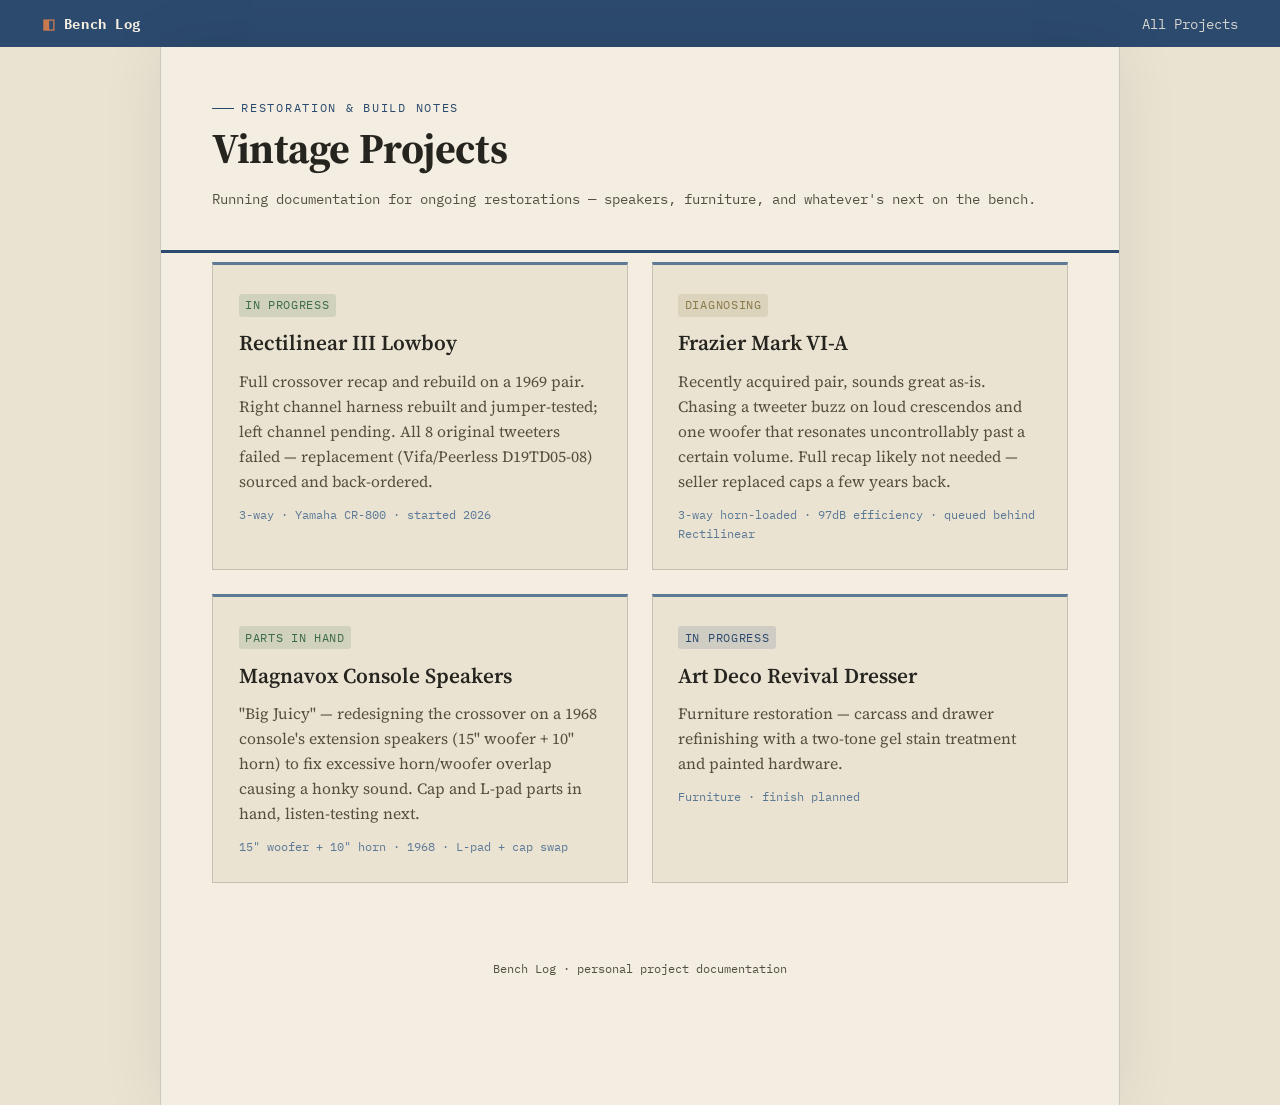
==== index.html @ a03886df "Add files via upload" ====
<!DOCTYPE html>
<html lang="en">
<head>
<meta charset="UTF-8">
<meta name="viewport" content="width=device-width, initial-scale=1.0">
<title>Vintage Projects — Bench Log</title>
<link rel="stylesheet" href="style.css">
</head>
<body>

<div class="site-header">
  <a class="brand" href="index.html">Bench Log</a>
  <nav>
    <a href="index.html">All Projects</a>
  </nav>
</div>

<div class="sheet">

  <header class="title-block">
    <p class="eyebrow">Restoration &amp; Build Notes</p>
    <h1>Vintage Projects</h1>
    <p style="font-family:'IBM Plex Mono',monospace; font-size:0.85em; color:var(--ink-soft); margin-top:1em;">
      Running documentation for ongoing restorations — speakers, furniture, and whatever's next on the bench.
    </p>
  </header>

  <div class="project-grid">

    <a class="project-card" href="rectilinear.html">
      <span class="status active">In Progress</span>
      <h3>Rectilinear III Lowboy</h3>
      <p>Full crossover recap and rebuild on a 1969 pair. Right channel harness rebuilt and jumper-tested; left channel pending. All 8 original tweeters failed — replacement (Vifa/Peerless D19TD05-08) sourced and back-ordered.</p>
      <div class="meta">3-way · Yamaha CR-800 · started 2026</div>
    </a>

    <a class="project-card" href="frazier.html">
      <span class="status paused">Diagnosing</span>
      <h3>Frazier Mark VI-A</h3>
      <p>Recently acquired pair, sounds great as-is. Chasing a tweeter buzz on loud crescendos and one woofer that resonates uncontrollably past a certain volume. Full recap likely not needed — seller replaced caps a few years back.</p>
      <div class="meta">3-way horn-loaded · 97dB efficiency · queued behind Rectilinear</div>
    </a>

    <a class="project-card" href="magnavox.html">
      <span class="status active">Parts In Hand</span>
      <h3>Magnavox Console Speakers</h3>
      <p>"Big Juicy" — redesigning the crossover on a 1968 console's extension speakers (15" woofer + 10" horn) to fix excessive horn/woofer overlap causing a honky sound. Cap and L-pad parts in hand, listen-testing next.</p>
      <div class="meta">15" woofer + 10" horn · 1968 · L-pad + cap swap</div>
    </a>

    <a class="project-card" href="furniture.html">
      <span class="status planning">In Progress</span>
      <h3>Art Deco Revival Dresser</h3>
      <p>Furniture restoration — carcass and drawer refinishing with a two-tone gel stain treatment and painted hardware.</p>
      <div class="meta">Furniture · finish planned</div>
    </a>

  </div>

  <footer>Bench Log · personal project documentation</footer>

</div>
</body>
</html>
---- style.css ----
@import url('https://fonts.googleapis.com/css2?family=IBM+Plex+Mono:wght@400;500;600;700&family=Source+Serif+4:opsz,wght@8..60,400;8..60,600;8..60,700&display=swap');

:root{
  --paper:#EAE3D2;
  --paper-light:#F3EEE1;
  --ink:#25241F;
  --ink-soft:#54503F;
  --blueprint:#2C4A6E;
  --blueprint-dim:#5C7996;
  --copper:#A34B26;
  --copper-dim:#C77A50;
  --ok:#3C6B4A;
  --warn:#A34B26;
  --paused:#8A7A4A;
  --rule: rgba(37,36,31,0.18);
}

*{ box-sizing:border-box; }

body{
  margin:0;
  background:var(--paper);
  color:var(--ink);
  font-family:'Source Serif 4', Georgia, serif;
  font-size:17px;
  line-height:1.6;
}

a{ color:var(--blueprint); }

.sheet{
  max-width: 960px;
  margin: 0 auto;
  padding: 0 0 6em 0;
  background: var(--paper-light);
  border-left: 1px solid var(--rule);
  border-right: 1px solid var(--rule);
  box-shadow: 0 0 60px rgba(0,0,0,0.08);
  min-height:100vh;
}

/* site header, shown on every page */
.site-header{
  background:var(--blueprint);
  color:var(--paper-light);
  padding: 0.9em 3em;
  display:flex;
  align-items:center;
  justify-content:space-between;
  font-family:'IBM Plex Mono', monospace;
  font-size:0.82em;
}
.site-header a{ color:var(--paper-light); text-decoration:none; }
.site-header .brand{ font-weight:700; letter-spacing:0.04em; }
.site-header .brand::before{ content:"◧ "; color:var(--copper-dim); }
.site-header nav a{ margin-left:1.6em; opacity:0.85; }
.site-header nav a:hover{ opacity:1; text-decoration:underline; }

header.title-block{
  border-bottom: 3px solid var(--blueprint);
  padding: 3em 3em 1.6em 3em;
  position:relative;
}

.eyebrow{
  font-family:'IBM Plex Mono', monospace;
  font-size:0.72em;
  letter-spacing:0.14em;
  text-transform:uppercase;
  color:var(--blueprint);
  margin:0 0 0.7em 0;
  display:flex;
  gap:0.6em;
  align-items:center;
}
.eyebrow::before{
  content:"";
  display:inline-block;
  width:22px; height:1px;
  background:var(--blueprint);
}

h1{
  font-family:'Source Serif 4', Georgia, serif;
  font-weight:700;
  font-size:2.5em;
  line-height:1.08;
  margin:0 0 0.25em 0;
  letter-spacing:-0.01em;
}

.subtitle{
  font-family:'IBM Plex Mono', monospace;
  font-size:0.85em;
  color:var(--ink-soft);
  display:grid;
  grid-template-columns: repeat(auto-fit, minmax(180px,1fr));
  gap: 0.4em 2em;
  margin-top:1.4em;
  padding-top:1.2em;
  border-top:1px dashed var(--rule);
}
.subtitle dt{ color:var(--blueprint-dim); font-size:0.85em; text-transform:uppercase; letter-spacing:0.06em;}
.subtitle dd{ margin:0.1em 0 0 0; color:var(--ink); }

nav.toc{
  padding: 1.4em 3em;
  background: var(--paper);
  border-bottom:1px solid var(--rule);
  font-family:'IBM Plex Mono', monospace;
  font-size:0.8em;
}
nav.toc a{
  color: var(--ink-soft);
  text-decoration:none;
  margin-right:1.6em;
  border-bottom:1px solid transparent;
}
nav.toc a:hover{ color:var(--blueprint); border-bottom-color:var(--blueprint); }

section{ padding: 2.6em 3em; border-bottom:1px solid var(--rule); }
section:last-of-type{ border-bottom:none; }

h2{
  font-family:'IBM Plex Mono', monospace;
  font-size:0.95em;
  text-transform:uppercase;
  letter-spacing:0.08em;
  color:var(--blueprint);
  margin:0 0 1.1em 0;
  padding-bottom:0.5em;
  border-bottom:1px solid var(--blueprint);
  display:flex;
  align-items:baseline;
  gap:0.6em;
}
h2 .num{ color:var(--copper); font-weight:700; }

h3{
  font-family:'Source Serif 4', serif;
  font-weight:600;
  font-size:1.18em;
  margin:1.6em 0 0.5em 0;
  color:var(--ink);
}
h3 .tag{
  font-family:'IBM Plex Mono', monospace;
  font-size:0.6em;
  vertical-align:middle;
  margin-left:0.6em;
  padding:0.2em 0.5em;
  border-radius:3px;
  letter-spacing:0.04em;
}
.tag.resolved{ background:rgba(60,107,74,0.14); color:var(--ok); }
.tag.open{ background:rgba(163,75,38,0.14); color:var(--copper); }
.tag.decided{ background:rgba(44,74,110,0.14); color:var(--blueprint); }
.tag.paused{ background:rgba(138,122,74,0.16); color:var(--paused); }

p{ margin:0 0 0.9em 0; }

.finding{
  display:grid;
  grid-template-columns: 22px 1fr;
  gap:0.6em;
  margin: 0.7em 0;
  align-items:start;
}
.finding::before{
  content:"—";
  color:var(--copper-dim);
  font-family:'IBM Plex Mono', monospace;
  font-weight:700;
}

code, .val{
  font-family:'IBM Plex Mono', monospace;
  font-size:0.92em;
  background:rgba(44,74,110,0.08);
  color:var(--blueprint);
  padding:0.08em 0.35em;
  border-radius:3px;
}

table{
  width:100%;
  border-collapse:collapse;
  margin:1.2em 0 1.6em 0;
  font-size:0.88em;
}
caption{
  caption-side: top;
  text-align:left;
  font-family:'IBM Plex Mono', monospace;
  font-size:0.72em;
  text-transform:uppercase;
  letter-spacing:0.06em;
  color:var(--ink-soft);
  margin-bottom:0.5em;
}
th{
  font-family:'IBM Plex Mono', monospace;
  font-size:0.78em;
  text-transform:uppercase;
  letter-spacing:0.04em;
  text-align:left;
  color:var(--paper-light);
  background:var(--blueprint);
  padding:0.6em 0.7em;
}
td{
  padding:0.6em 0.7em;
  border-bottom:1px solid var(--rule);
  vertical-align:top;
}
tr.chosen td{ background:rgba(60,107,74,0.09); font-weight:600; }
tr.rejected td{ color:var(--ink-soft); }
.verdict-chosen{ color:var(--ok); font-weight:700; }
.verdict-rejected{ color:var(--copper); font-weight:700; }

.callout{
  background: rgba(44,74,110,0.06);
  border-left:3px solid var(--blueprint);
  padding: 0.9em 1.2em;
  margin: 1.2em 0;
  font-size:0.94em;
}
.callout.warn{ border-left-color:var(--copper); background:rgba(163,75,38,0.07); }

.schematic-frame{
  border:2px solid var(--blueprint);
  padding:10px;
  background:#fff;
  margin: 1.2em 0;
}
.schematic-frame img{ width:100%; display:block; }
.schematic-caption{
  font-family:'IBM Plex Mono', monospace;
  font-size:0.75em;
  color:var(--ink-soft);
  margin-top:0.6em;
  display:flex;
  justify-content:space-between;
  flex-wrap:wrap;
  gap:0.5em;
}

ul.open-items{ list-style:none; margin:0; padding:0; }
ul.open-items li{
  display:grid;
  grid-template-columns: 20px 1fr;
  gap:0.7em;
  padding:0.55em 0;
  border-bottom:1px dashed var(--rule);
}
ul.open-items li::before{
  content:"☐";
  color:var(--copper);
  font-size:1.1em;
}
ul.open-items li:last-child{ border-bottom:none; }

footer{
  padding:2em 3em;
  font-family:'IBM Plex Mono', monospace;
  font-size:0.72em;
  color:var(--ink-soft);
  text-align:center;
}

/* Hub / index page */
.hub-intro{ padding: 2.6em 3em 1em 3em; }
.project-grid{
  display:grid;
  grid-template-columns: repeat(auto-fit, minmax(280px, 1fr));
  gap:1.4em;
  padding: 0.5em 3em 3em 3em;
}
.project-card{
  display:block;
  text-decoration:none;
  color:var(--ink);
  background:var(--paper);
  border:1px solid var(--rule);
  border-top:3px solid var(--blueprint-dim);
  padding:1.5em;
  transition: border-color 0.15s, transform 0.15s;
}
.project-card:hover{ border-top-color:var(--copper); transform:translateY(-2px); }
.project-card .status{
  font-family:'IBM Plex Mono', monospace;
  font-size:0.68em;
  text-transform:uppercase;
  letter-spacing:0.06em;
  padding:0.2em 0.55em;
  border-radius:3px;
  display:inline-block;
  margin-bottom:0.8em;
}
.status.active{ background:rgba(60,107,74,0.14); color:var(--ok); }
.status.paused{ background:rgba(138,122,74,0.16); color:var(--paused); }
.status.planning{ background:rgba(44,74,110,0.14); color:var(--blueprint); }
.project-card h3{ margin:0 0 0.4em 0; font-size:1.25em; }
.project-card p{ font-size:0.92em; color:var(--ink-soft); margin:0; }
.project-card .meta{
  font-family:'IBM Plex Mono', monospace;
  font-size:0.72em;
  color:var(--blueprint-dim);
  margin-top:0.9em;
}

@media (max-width:600px){
  header.title-block, section, nav.toc, footer, .hub-intro{ padding-left:1.3em; padding-right:1.3em; }
  .project-grid{ padding-left:1.3em; padding-right:1.3em; }
  .site-header{ padding:0.9em 1.3em; flex-direction:column; align-items:flex-start; gap:0.5em; }
  .site-header nav a{ margin-left:0; margin-right:1.2em; }
  h1{ font-size:1.8em; }
}
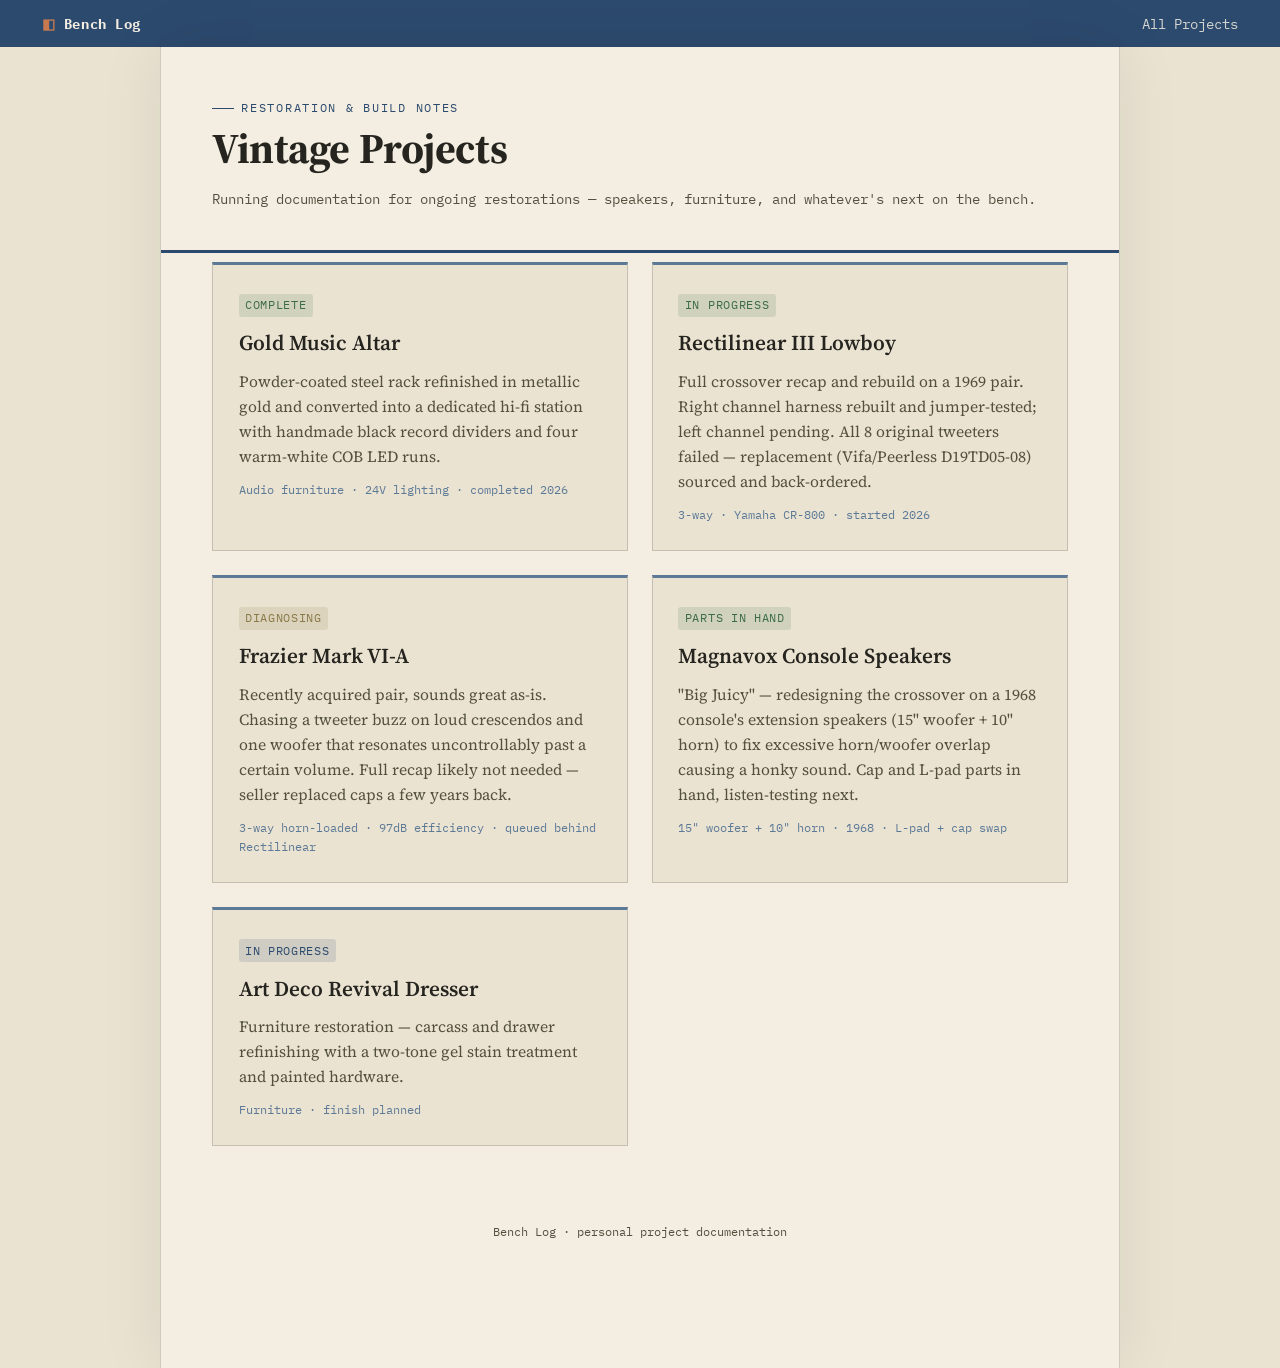
==== commit 043d1b1b: "Add music altar project page" ====
--- a/index.html
+++ b/index.html
@@ -16,7 +16,6 @@
 </div>
 
 <div class="sheet">
-
   <header class="title-block">
     <p class="eyebrow">Restoration &amp; Build Notes</p>
     <h1>Vintage Projects</h1>
@@ -26,28 +25,30 @@
   </header>
 
   <div class="project-grid">
-
+    <a class="project-card" href="music-altar.html">
+      <span class="status active">Complete</span>
+      <h3>Gold Music Altar</h3>
+      <p>Powder-coated steel rack refinished in metallic gold and converted into a dedicated hi-fi station with handmade black record dividers and four warm-white COB LED runs.</p>
+      <div class="meta">Audio furniture · 24V lighting · completed 2026</div>
+    </a>
     <a class="project-card" href="rectilinear.html">
       <span class="status active">In Progress</span>
       <h3>Rectilinear III Lowboy</h3>
       <p>Full crossover recap and rebuild on a 1969 pair. Right channel harness rebuilt and jumper-tested; left channel pending. All 8 original tweeters failed — replacement (Vifa/Peerless D19TD05-08) sourced and back-ordered.</p>
       <div class="meta">3-way · Yamaha CR-800 · started 2026</div>
     </a>
-
     <a class="project-card" href="frazier.html">
       <span class="status paused">Diagnosing</span>
       <h3>Frazier Mark VI-A</h3>
       <p>Recently acquired pair, sounds great as-is. Chasing a tweeter buzz on loud crescendos and one woofer that resonates uncontrollably past a certain volume. Full recap likely not needed — seller replaced caps a few years back.</p>
       <div class="meta">3-way horn-loaded · 97dB efficiency · queued behind Rectilinear</div>
     </a>
-
     <a class="project-card" href="magnavox.html">
       <span class="status active">Parts In Hand</span>
       <h3>Magnavox Console Speakers</h3>
       <p>"Big Juicy" — redesigning the crossover on a 1968 console's extension speakers (15" woofer + 10" horn) to fix excessive horn/woofer overlap causing a honky sound. Cap and L-pad parts in hand, listen-testing next.</p>
       <div class="meta">15" woofer + 10" horn · 1968 · L-pad + cap swap</div>
     </a>
-
     <a class="project-card" href="furniture.html">
       <span class="status planning">In Progress</span>
       <h3>Art Deco Revival Dresser</h3>
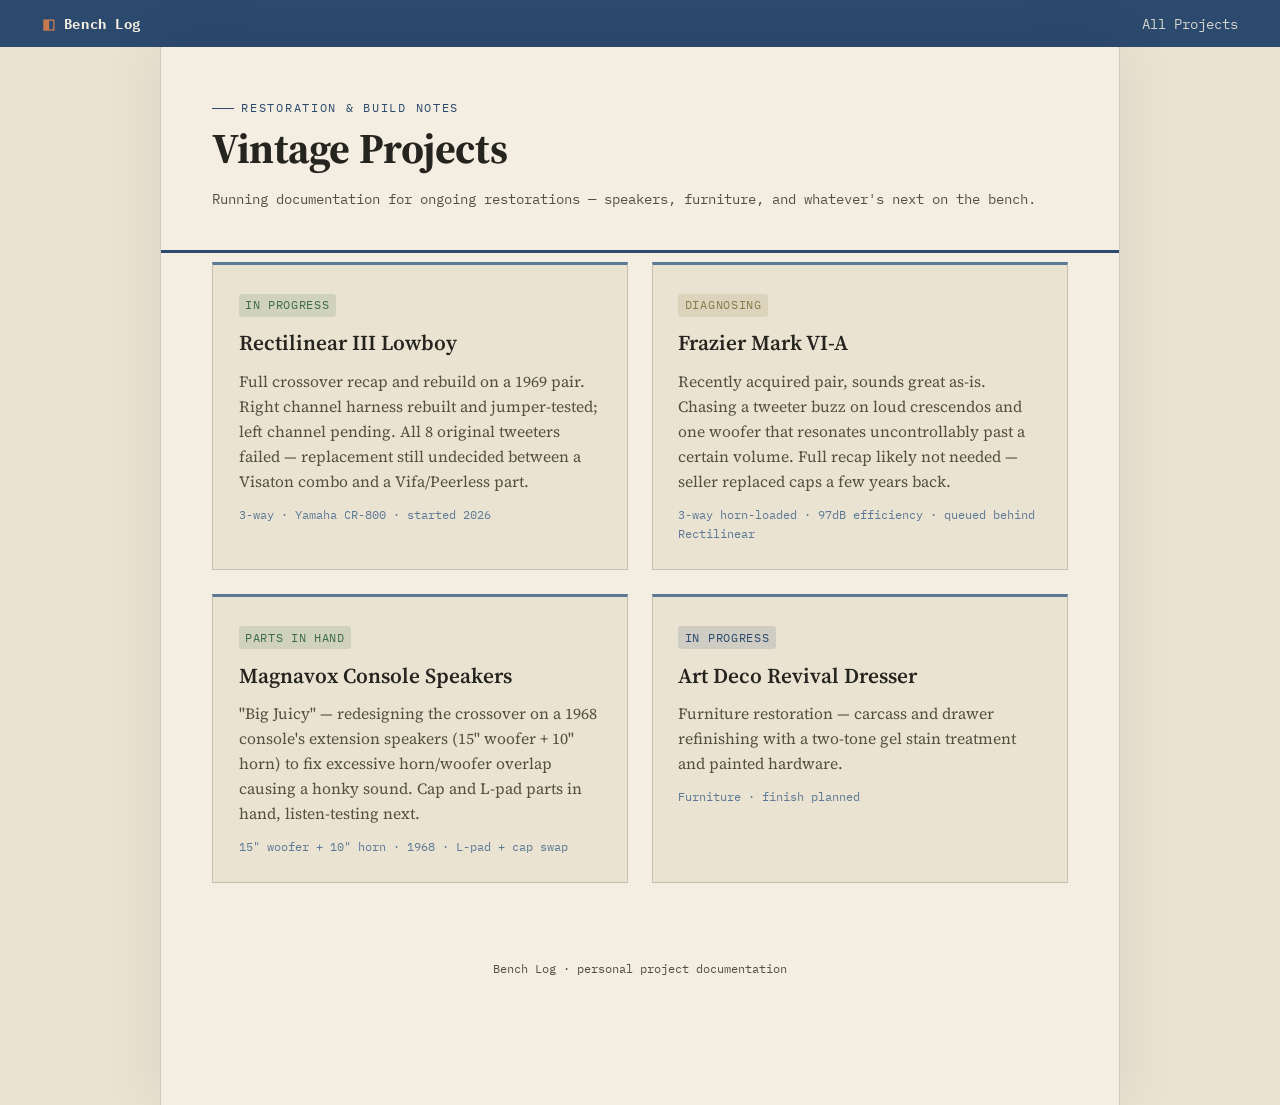
==== commit 1819b46e: "Add files via upload" ====
--- a/index.html
+++ b/index.html
@@ -16,6 +16,7 @@
 </div>
 
 <div class="sheet">
+
   <header class="title-block">
     <p class="eyebrow">Restoration &amp; Build Notes</p>
     <h1>Vintage Projects</h1>
@@ -25,30 +26,28 @@
   </header>
 
   <div class="project-grid">
-    <a class="project-card" href="music-altar.html">
-      <span class="status active">Complete</span>
-      <h3>Gold Music Altar</h3>
-      <p>Powder-coated steel rack refinished in metallic gold and converted into a dedicated hi-fi station with handmade black record dividers and four warm-white COB LED runs.</p>
-      <div class="meta">Audio furniture · 24V lighting · completed 2026</div>
-    </a>
+
     <a class="project-card" href="rectilinear.html">
       <span class="status active">In Progress</span>
       <h3>Rectilinear III Lowboy</h3>
-      <p>Full crossover recap and rebuild on a 1969 pair. Right channel harness rebuilt and jumper-tested; left channel pending. All 8 original tweeters failed — replacement (Vifa/Peerless D19TD05-08) sourced and back-ordered.</p>
+      <p>Full crossover recap and rebuild on a 1969 pair. Right channel harness rebuilt and jumper-tested; left channel pending. All 8 original tweeters failed — replacement still undecided between a Visaton combo and a Vifa/Peerless part.</p>
       <div class="meta">3-way · Yamaha CR-800 · started 2026</div>
     </a>
+
     <a class="project-card" href="frazier.html">
       <span class="status paused">Diagnosing</span>
       <h3>Frazier Mark VI-A</h3>
       <p>Recently acquired pair, sounds great as-is. Chasing a tweeter buzz on loud crescendos and one woofer that resonates uncontrollably past a certain volume. Full recap likely not needed — seller replaced caps a few years back.</p>
       <div class="meta">3-way horn-loaded · 97dB efficiency · queued behind Rectilinear</div>
     </a>
+
     <a class="project-card" href="magnavox.html">
       <span class="status active">Parts In Hand</span>
       <h3>Magnavox Console Speakers</h3>
       <p>"Big Juicy" — redesigning the crossover on a 1968 console's extension speakers (15" woofer + 10" horn) to fix excessive horn/woofer overlap causing a honky sound. Cap and L-pad parts in hand, listen-testing next.</p>
       <div class="meta">15" woofer + 10" horn · 1968 · L-pad + cap swap</div>
     </a>
+
     <a class="project-card" href="furniture.html">
       <span class="status planning">In Progress</span>
       <h3>Art Deco Revival Dresser</h3>
--- a/style.css
+++ b/style.css
@@ -155,6 +155,7 @@
 .tag.resolved{ background:rgba(60,107,74,0.14); color:var(--ok); }
 .tag.open{ background:rgba(163,75,38,0.14); color:var(--copper); }
 .tag.decided{ background:rgba(44,74,110,0.14); color:var(--blueprint); }
+.tag.leading{ background:rgba(199,122,80,0.18); color:var(--copper); }
 .tag.paused{ background:rgba(138,122,74,0.16); color:var(--paused); }
 
 p{ margin:0 0 0.9em 0; }
@@ -214,8 +215,12 @@
   vertical-align:top;
 }
 tr.chosen td{ background:rgba(60,107,74,0.09); font-weight:600; }
+tr.leading td{ background:rgba(199,122,80,0.13); font-weight:600; }
+tr.alternative td{ background:rgba(44,74,110,0.06); }
 tr.rejected td{ color:var(--ink-soft); }
 .verdict-chosen{ color:var(--ok); font-weight:700; }
+.verdict-leading{ color:var(--copper); font-weight:700; }
+.verdict-alternative{ color:var(--blueprint-dim); font-weight:600; }
 .verdict-rejected{ color:var(--copper); font-weight:700; }
 
 .callout{
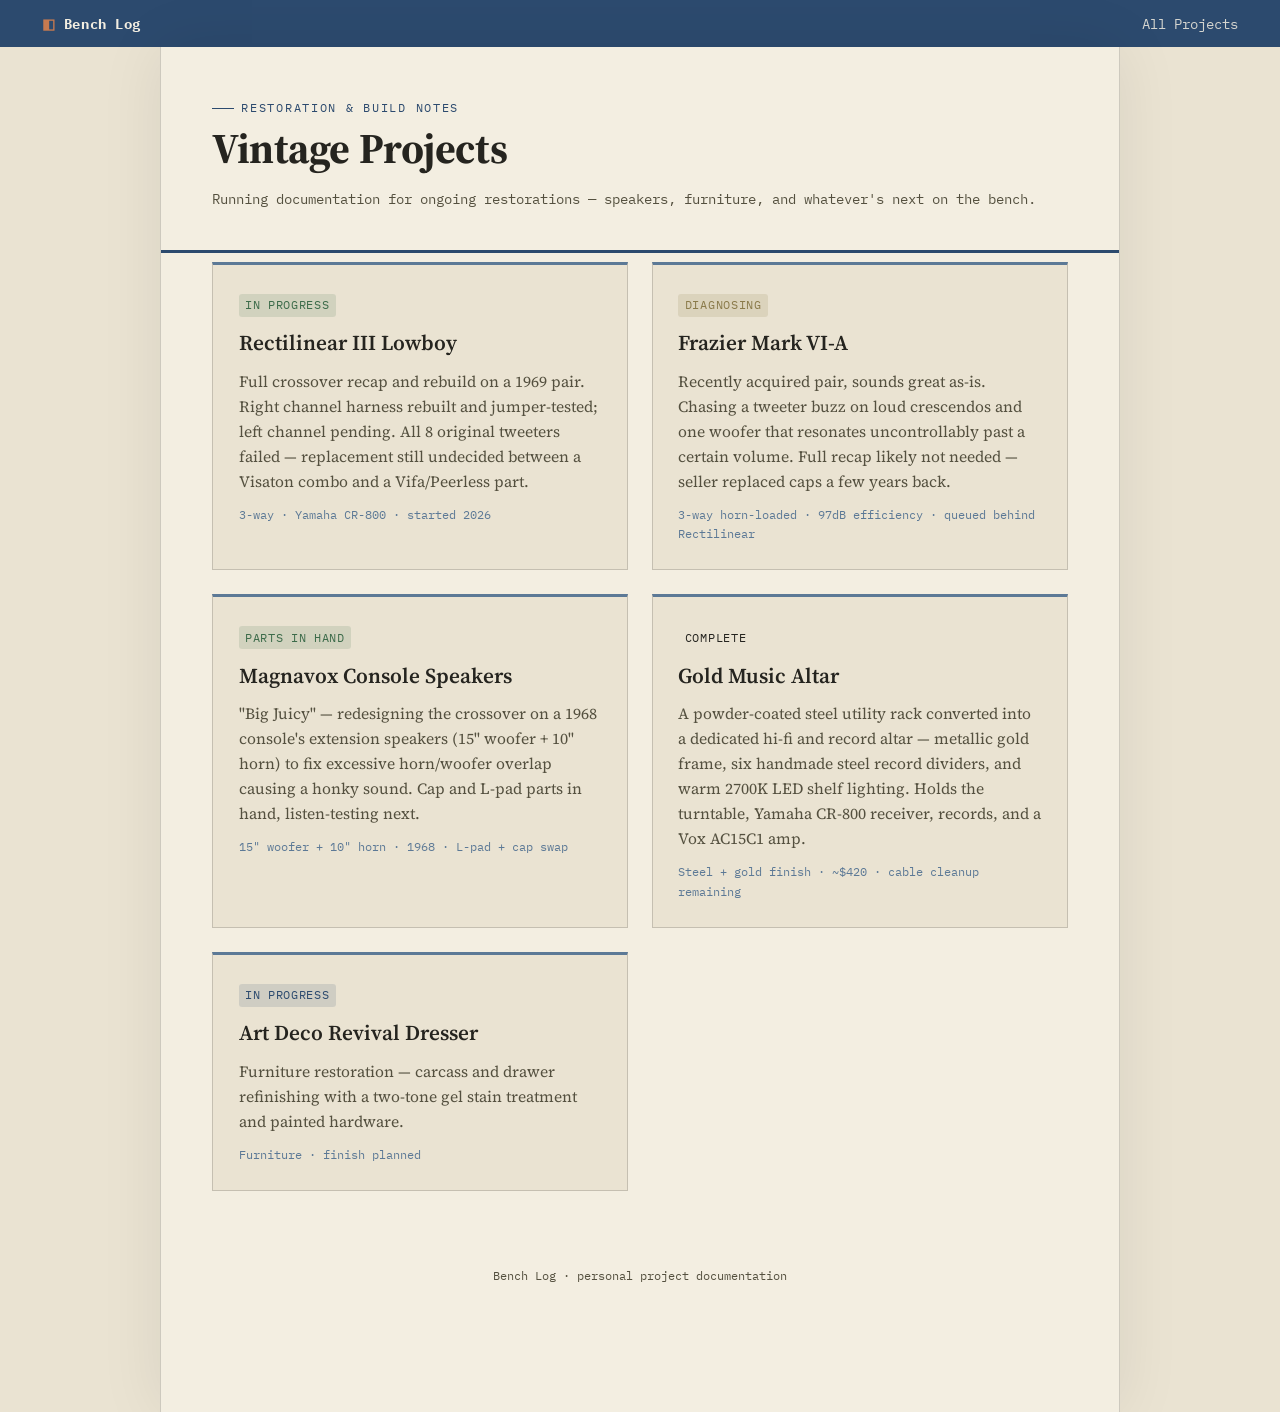
==== commit dd45453b: "Add files via upload" ====
--- a/index.html
+++ b/index.html
@@ -48,6 +48,13 @@
       <div class="meta">15" woofer + 10" horn · 1968 · L-pad + cap swap</div>
     </a>
 
+    <a class="project-card" href="music-altar.html">
+      <span class="status complete">Complete</span>
+      <h3>Gold Music Altar</h3>
+      <p>A powder-coated steel utility rack converted into a dedicated hi-fi and record altar — metallic gold frame, six handmade steel record dividers, and warm 2700K LED shelf lighting. Holds the turntable, Yamaha CR-800 receiver, records, and a Vox AC15C1 amp.</p>
+      <div class="meta">Steel + gold finish · ~$420 · cable cleanup remaining</div>
+    </a>
+
     <a class="project-card" href="furniture.html">
       <span class="status planning">In Progress</span>
       <h3>Art Deco Revival Dresser</h3>
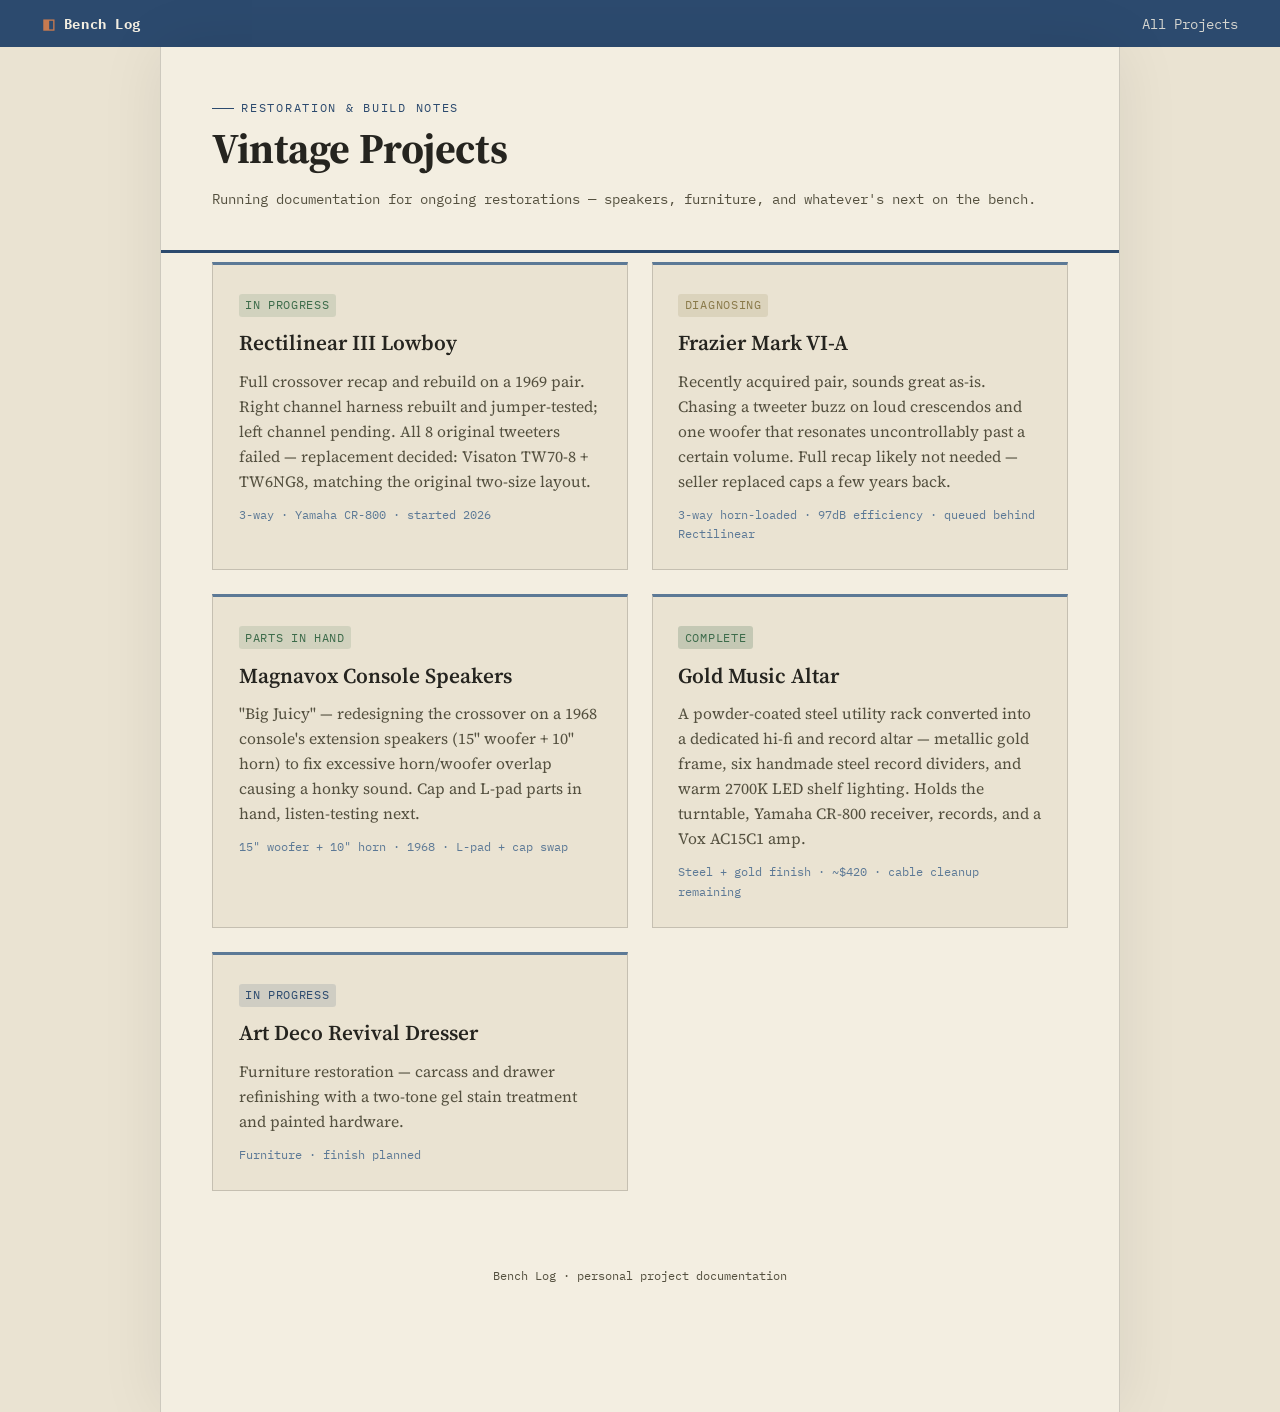
==== commit 84ba13ff: "Add files via upload" ====
--- a/index.html
+++ b/index.html
@@ -30,7 +30,7 @@
     <a class="project-card" href="rectilinear.html">
       <span class="status active">In Progress</span>
       <h3>Rectilinear III Lowboy</h3>
-      <p>Full crossover recap and rebuild on a 1969 pair. Right channel harness rebuilt and jumper-tested; left channel pending. All 8 original tweeters failed — replacement still undecided between a Visaton combo and a Vifa/Peerless part.</p>
+      <p>Full crossover recap and rebuild on a 1969 pair. Right channel harness rebuilt and jumper-tested; left channel pending. All 8 original tweeters failed — replacement decided: Visaton TW70-8 + TW6NG8, matching the original two-size layout.</p>
       <div class="meta">3-way · Yamaha CR-800 · started 2026</div>
     </a>
 
--- a/style.css
+++ b/style.css
@@ -303,6 +303,7 @@
   margin-bottom:0.8em;
 }
 .status.active{ background:rgba(60,107,74,0.14); color:var(--ok); }
+.status.complete{ background:rgba(60,107,74,0.22); color:var(--ok); }
 .status.paused{ background:rgba(138,122,74,0.16); color:var(--paused); }
 .status.planning{ background:rgba(44,74,110,0.14); color:var(--blueprint); }
 .project-card h3{ margin:0 0 0.4em 0; font-size:1.25em; }
